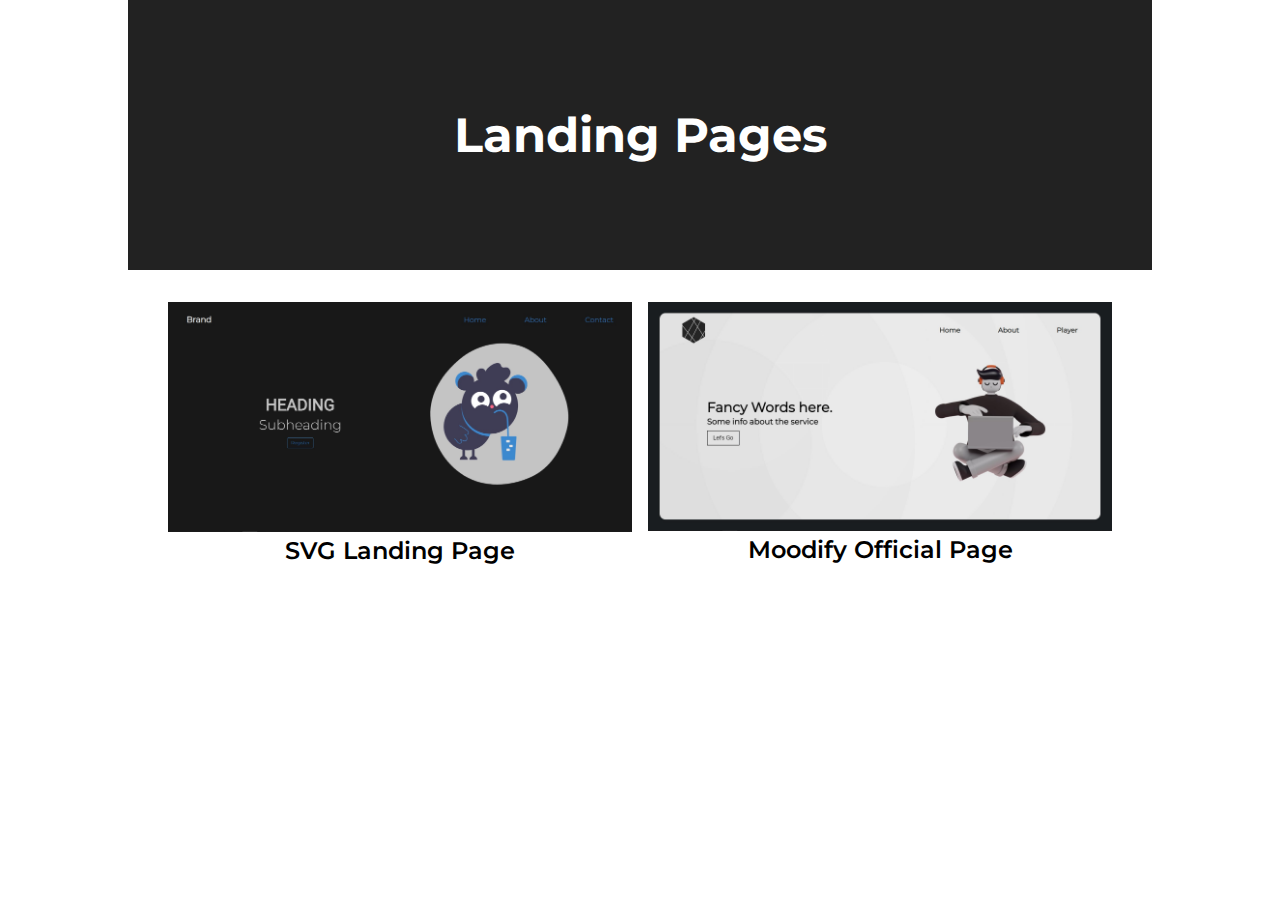
==== index/index.html @ 48dd15c6 "On Click" ====
<!DOCTYPE html>
<html lang="en">
<head>
    <meta charset="UTF-8">
    <meta http-equiv="X-UA-Compatible" content="IE=edge">
    <meta name="viewport" content="width=device-width, initial-scale=1.0">
    <link rel="preconnect" href="https://fonts.gstatic.com">
<link href="https://fonts.googleapis.com/css2?family=Montserrat:wght@300;400;600;700;800&display=swap" rel="stylesheet">
    <link rel="stylesheet" href="style.css">
    <title>Landing Page</title>
</head>
<body>
    <div class="container">
        <div class="nav">
            <h1>Landing Pages</h1>
        </div>
        <main>

            <div class="projects">
                <div onClick='window.open("https://svg-landing-page.netlify.app/","_blank")' class="project-card">
                    <img src="./svg.jpg" alt="svg">
                    <p>SVG Landing Page</p>
                </div>
                <div onClick='window.open("https://moodify-official.netlify.app/","_blank")' class="project-card">
                    
                    <img src="./moodify.jpg" alt="svg">
                    <p>Moodify Official Page</p>
                </div>
            </div>
            <!-- <div class="projects">
                <div onClick='window.open("https://moodify-official.netlify.app/","_blank")' class="project-card">
                    
                    <img src="./moodify.jpg" alt="svg">
                    <p>Moodify Official Page</p>
                </div>
                <div onClick='window.open("https://svg-landing-page.netlify.app/","_blank")' class="project-card">
                    <img src="./svg.jpg" alt="svg">
                    <p>SVG Landing Page</p>
                </div>
            </div> -->

        </main>
    </div>
</body>
</html>
---- index/style.css ----
* {
  margin: 0;
  padding: 0;
  -webkit-box-sizing: border-box;
          box-sizing: border-box;
}

body {
  font-family: "Montserrat", sans-serif;
  display: -webkit-box;
  display: -ms-flexbox;
  display: flex;
  -webkit-box-align: center;
      -ms-flex-align: center;
          align-items: center;
  -webkit-box-pack: center;
      -ms-flex-pack: center;
          justify-content: center;
}

.container {
  width: 80%;
}

.nav {
  background-color: #222222;
  color: white;
  text-align: center;
  height: 30vh;
  display: -webkit-box;
  display: -ms-flexbox;
  display: flex;
  -webkit-box-align: center;
      -ms-flex-align: center;
          align-items: center;
  -webkit-box-pack: center;
      -ms-flex-pack: center;
          justify-content: center;
}

.nav h1 {
  font-size: 3rem;
}

main {
  margin: 2rem 0;
}

.projects {
  display: -webkit-box;
  display: -ms-flexbox;
  display: flex;
  padding: 0 2rem;
  margin: 1rem 0;
}

.project-card {
  margin: 0rem 0.5rem;
  height: -webkit-max-content;
  height: -moz-max-content;
  height: max-content;
  text-align: center;
  overflow: hidden;
  cursor: pointer;
}

.project-card img {
  width: 100%;
  height: 90%;
  -o-object-fit: cover;
     object-fit: cover;
}

.project-card p {
  font-weight: 600;
  font-size: 1.5rem;
}

@media only screen and (max-width: 880px) {
  .container {
    width: 100%;
  }
  .nav h1 {
    font-size: 2.5rem;
  }
  main {
    margin: 0;
  }
  .projects {
    -webkit-box-orient: vertical;
    -webkit-box-direction: normal;
        -ms-flex-direction: column;
            flex-direction: column;
    margin: 0;
  }
  .project-card {
    margin: 1rem 0 0 0;
  }
  .project-card img {
    height: auto;
  }
  .project-card p {
    font-size: 1.2rem;
  }
}
/*# sourceMappingURL=style.css.map */
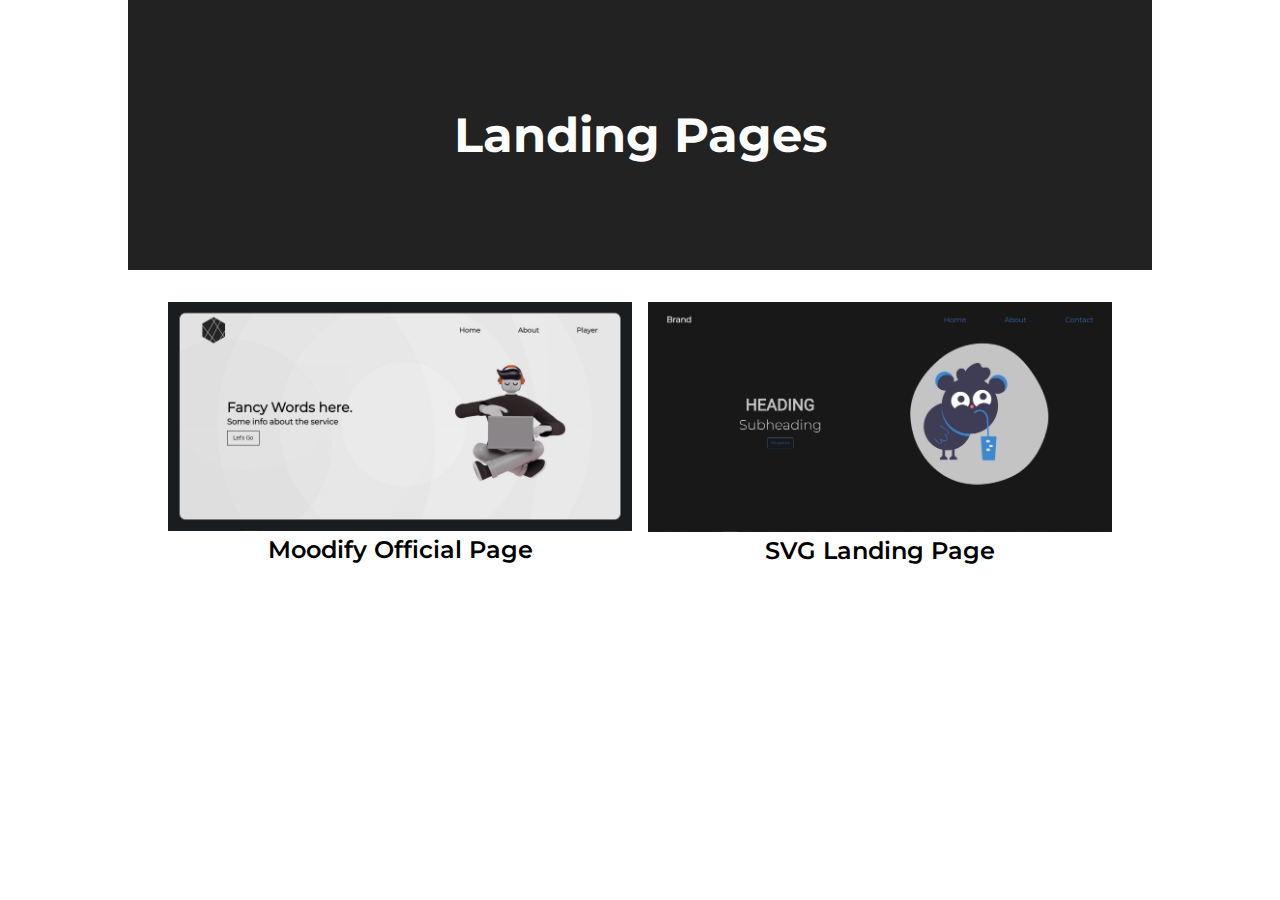
==== commit b6ef3b3a: "Blob Website Template" ====
--- a/index/index.html
+++ b/index/index.html
@@ -5,7 +5,7 @@
     <meta http-equiv="X-UA-Compatible" content="IE=edge">
     <meta name="viewport" content="width=device-width, initial-scale=1.0">
     <link rel="preconnect" href="https://fonts.gstatic.com">
-<link href="https://fonts.googleapis.com/css2?family=Montserrat:wght@300;400;600;700;800&display=swap" rel="stylesheet">
+    <link href="https://fonts.googleapis.com/css2?family=Montserrat:wght@300;400;600;700;800&display=swap" rel="stylesheet">
     <link rel="stylesheet" href="style.css">
     <title>Landing Page</title>
 </head>
@@ -17,14 +17,14 @@
         <main>
 
             <div class="projects">
-                <div onClick='window.open("https://svg-landing-page.netlify.app/","_blank")' class="project-card">
-                    <img src="./svg.jpg" alt="svg">
-                    <p>SVG Landing Page</p>
-                </div>
                 <div onClick='window.open("https://moodify-official.netlify.app/","_blank")' class="project-card">
                     
                     <img src="./moodify.jpg" alt="svg">
                     <p>Moodify Official Page</p>
+                </div>
+                <div onClick='window.open("https://svg-landing-page.netlify.app/","_blank")' class="project-card">
+                    <img src="./svg.jpg" alt="svg">
+                    <p>SVG Landing Page</p>
                 </div>
             </div>
             <!-- <div class="projects">
--- a/index/style.css
+++ b/index/style.css
@@ -69,6 +69,16 @@
   height: 90%;
   -o-object-fit: cover;
      object-fit: cover;
+  -webkit-transform: scale(1);
+          transform: scale(1);
+  -webkit-transition: all 0.2s ease;
+  transition: all 0.2s ease;
+}
+
+.project-card img:hover {
+  -webkit-transform: scale(0.98);
+          transform: scale(0.98);
+  border-radius: 20px;
 }
 
 .project-card p {
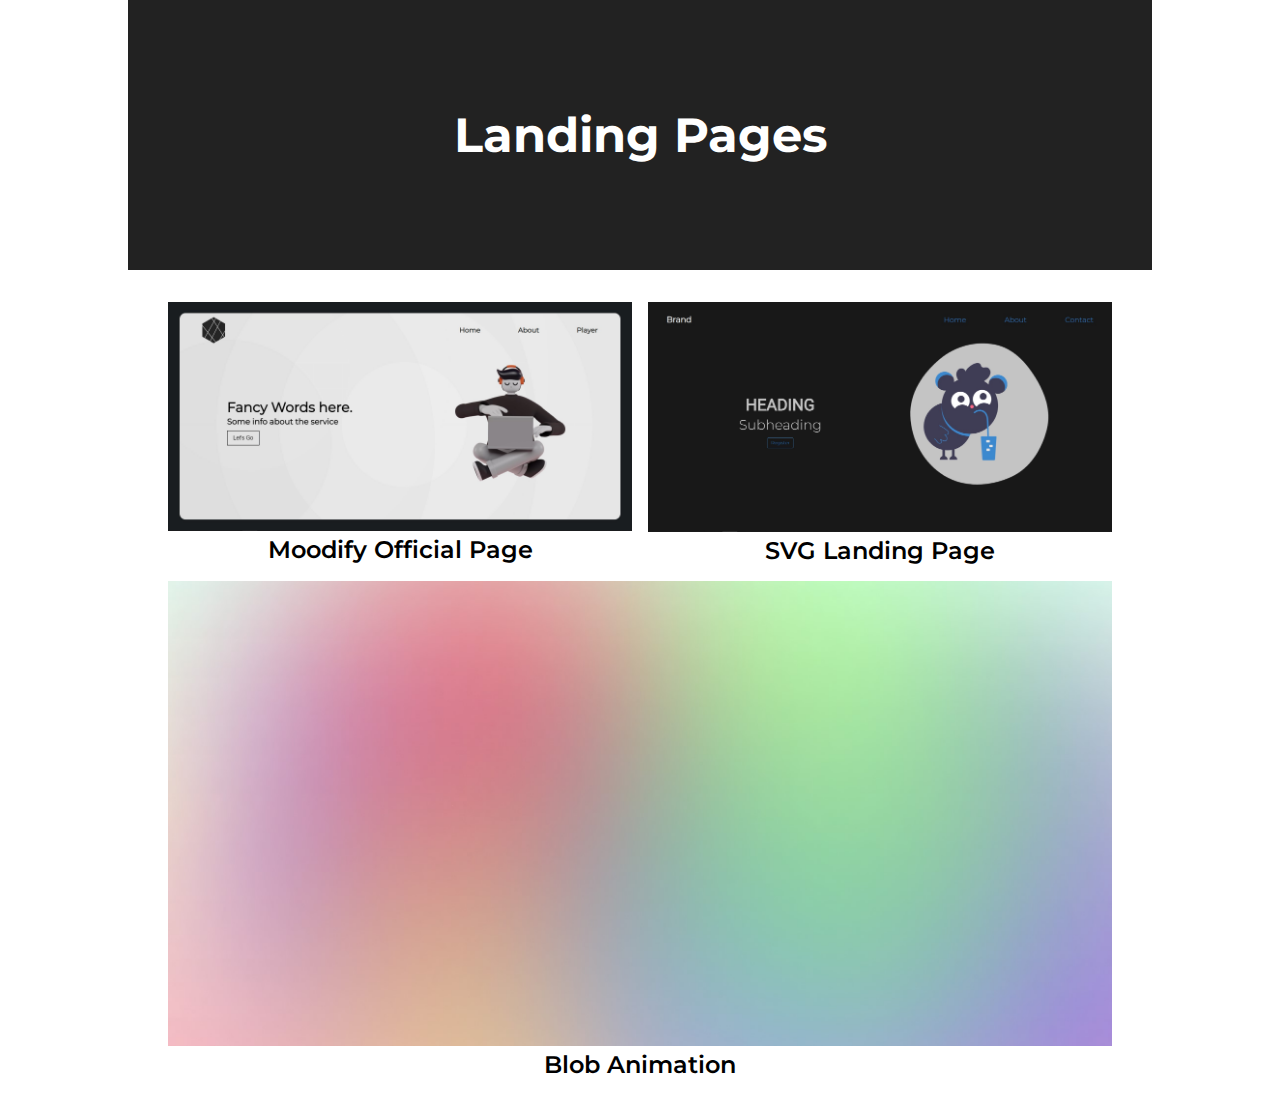
==== commit e1ac4af0: "Main Website Update" ====
--- a/index/index.html
+++ b/index/index.html
@@ -27,17 +27,14 @@
                     <p>SVG Landing Page</p>
                 </div>
             </div>
-            <!-- <div class="projects">
-                <div onClick='window.open("https://moodify-official.netlify.app/","_blank")' class="project-card">
+            <div class="projects">
+                <div onClick='window.open("https://blob-website.netlify.app/","_blank")' class="project-card">
                     
-                    <img src="./moodify.jpg" alt="svg">
-                    <p>Moodify Official Page</p>
+                    <img src="./blob.jpg" alt="svg">
+                    <p>Blob Animation</p>
                 </div>
-                <div onClick='window.open("https://svg-landing-page.netlify.app/","_blank")' class="project-card">
-                    <img src="./svg.jpg" alt="svg">
-                    <p>SVG Landing Page</p>
-                </div>
-            </div> -->
+                
+            </div>
 
         </main>
     </div>
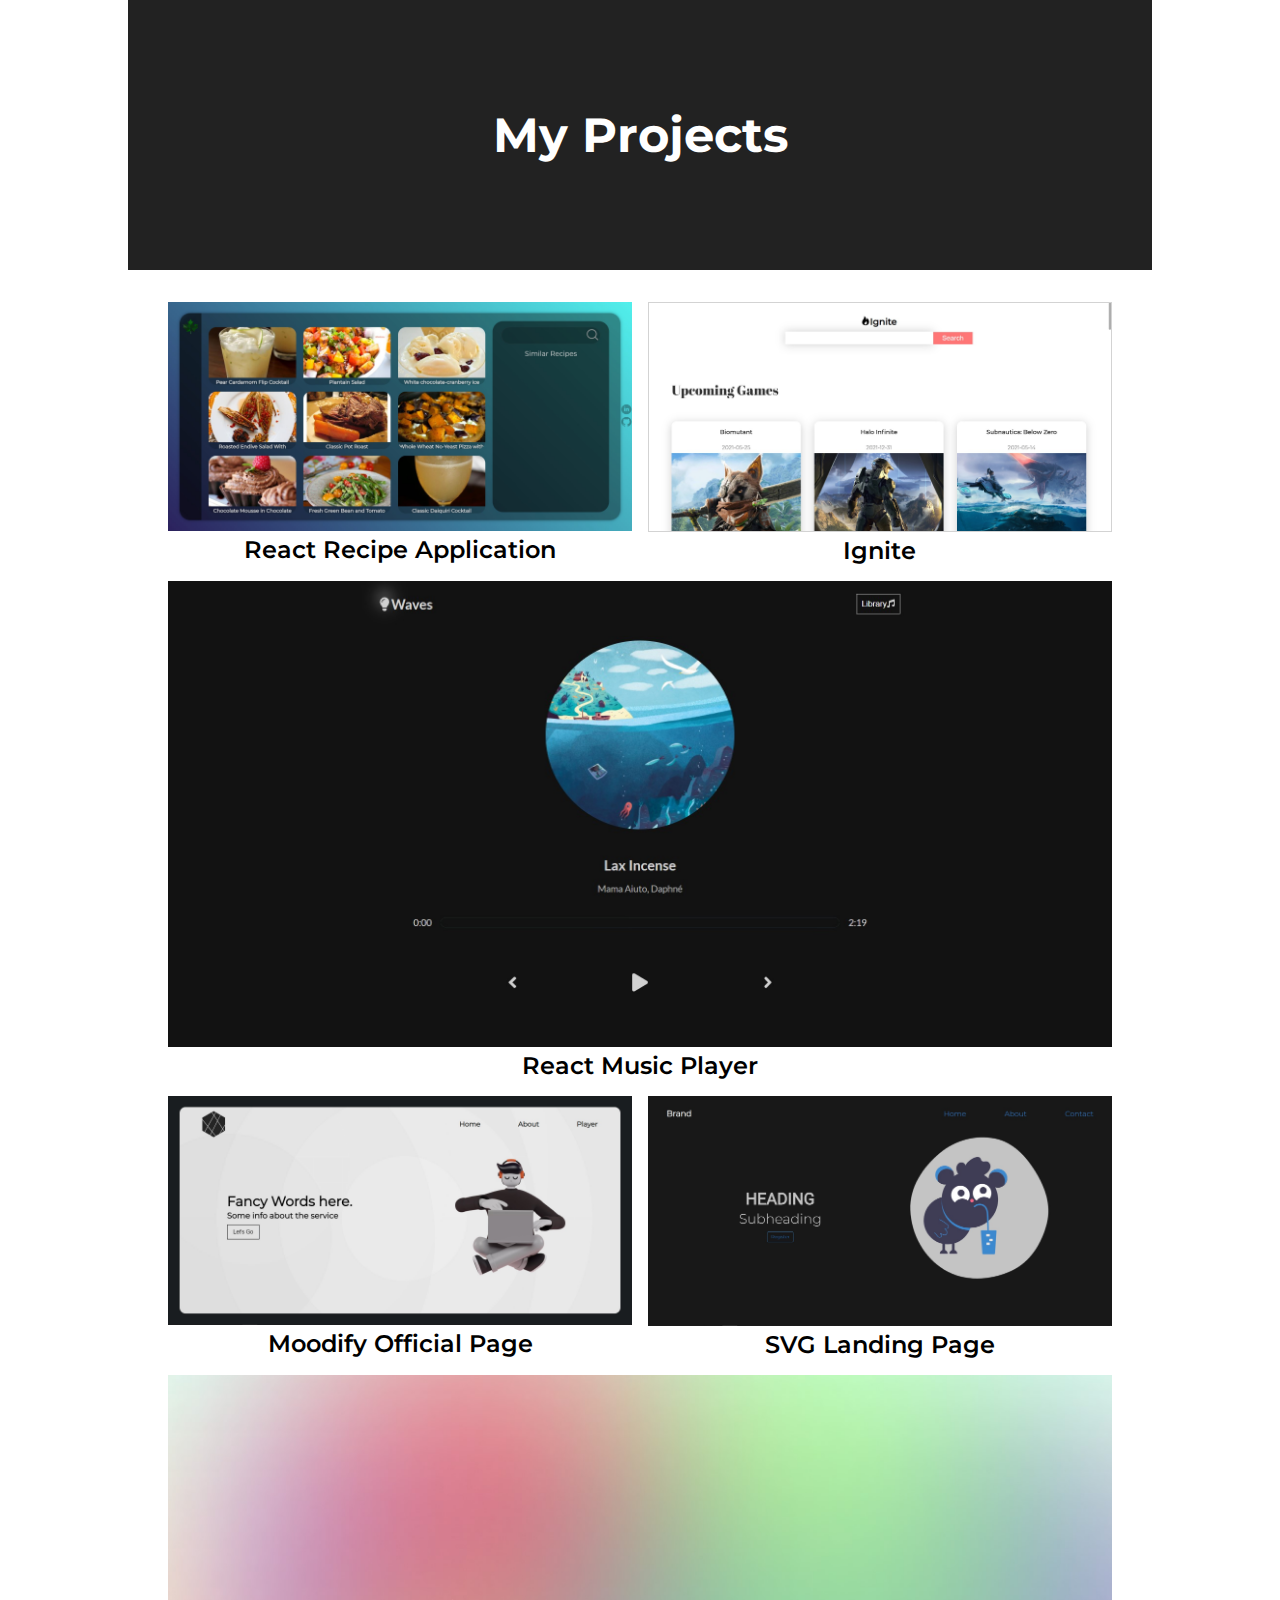
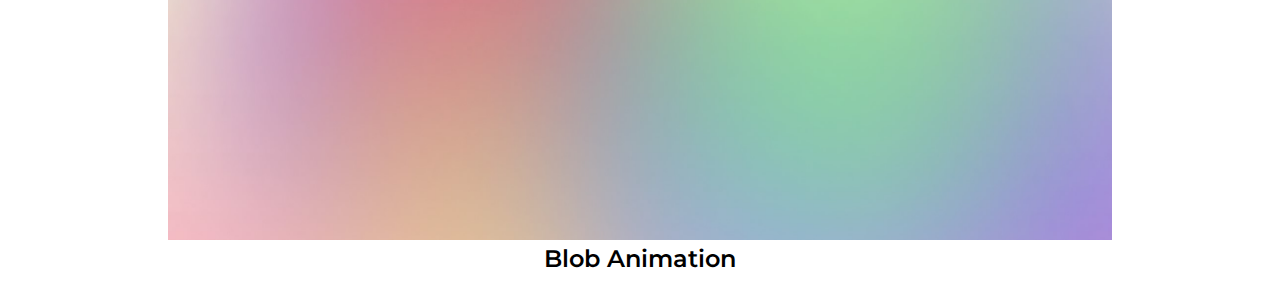
==== commit 2d949bec: "More Projects" ====
--- a/index/index.html
+++ b/index/index.html
@@ -7,15 +7,30 @@
     <link rel="preconnect" href="https://fonts.gstatic.com">
     <link href="https://fonts.googleapis.com/css2?family=Montserrat:wght@300;400;600;700;800&display=swap" rel="stylesheet">
     <link rel="stylesheet" href="style.css">
-    <title>Landing Page</title>
+    <title>Projects</title>
 </head>
 <body>
     <div class="container">
         <div class="nav">
-            <h1>Landing Pages</h1>
+            <h1>My Projects</h1>
         </div>
         <main>
-
+            <div class="projects">
+                <div onClick='window.open("https://react-cook.netlify.app/","_blank")' class="project-card">
+                    <img src="./recipe.jpg" alt="svg">
+                    <p>React Recipe Application</p>
+                </div>
+                <div onClick='window.open("https://react-game-info.netlify.app/","_blank")' class="project-card">
+                    <img style="border: 1px solid rgb(211, 211, 211);" src="./rawg.jpg" alt="svg">
+                    <p>Ignite</p>
+                </div>
+            </div>
+            <div class="projects">
+                <div onClick='window.open("https://react-play-music.netlify.app/","_blank")' class="project-card">
+                    <img src="./wave.jpg" alt="svg">
+                    <p>React Music Player</p>
+                </div>
+            </div>
             <div class="projects">
                 <div onClick='window.open("https://moodify-official.netlify.app/","_blank")' class="project-card">
                     
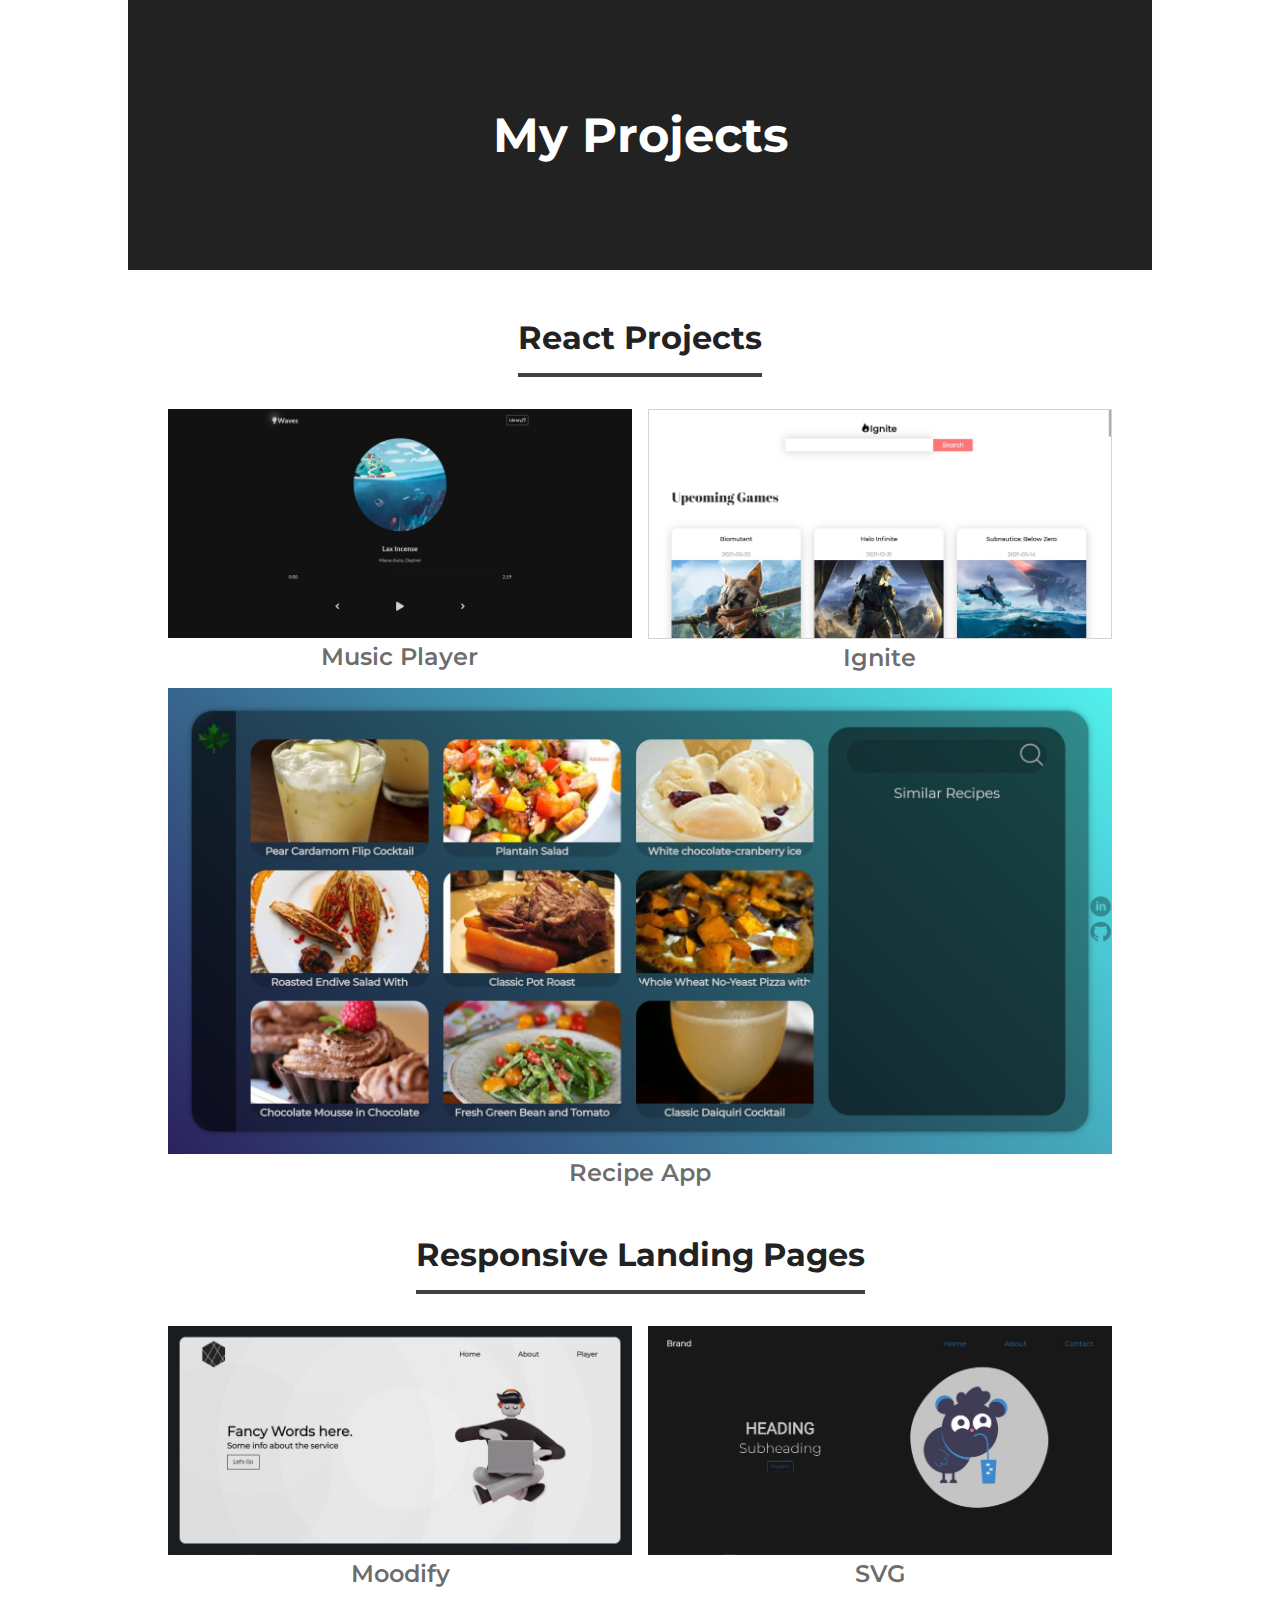
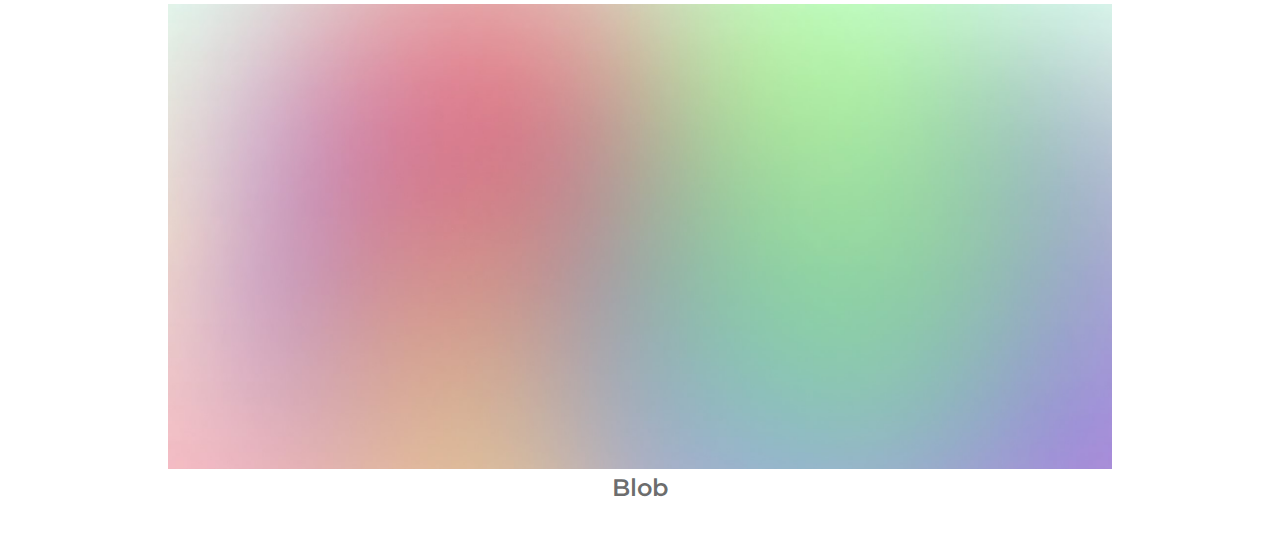
==== commit c9ef6b53: "Margin" ====
--- a/index/index.html
+++ b/index/index.html
@@ -15,10 +15,11 @@
             <h1>My Projects</h1>
         </div>
         <main>
+            <h1>React Projects</h1>
             <div class="projects">
-                <div onClick='window.open("https://react-cook.netlify.app/","_blank")' class="project-card">
-                    <img src="./recipe.jpg" alt="svg">
-                    <p>React Recipe Application</p>
+                <div onClick='window.open("https://react-play-music.netlify.app/","_blank")' class="project-card">
+                    <img src="./wave.jpg" alt="svg">
+                    <p>Music Player</p>
                 </div>
                 <div onClick='window.open("https://react-game-info.netlify.app/","_blank")' class="project-card">
                     <img style="border: 1px solid rgb(211, 211, 211);" src="./rawg.jpg" alt="svg">
@@ -26,27 +27,28 @@
                 </div>
             </div>
             <div class="projects">
-                <div onClick='window.open("https://react-play-music.netlify.app/","_blank")' class="project-card">
-                    <img src="./wave.jpg" alt="svg">
-                    <p>React Music Player</p>
+                <div onClick='window.open("https://react-cook.netlify.app/","_blank")' class="project-card">
+                    <img src="./recipe.jpg" alt="svg">
+                    <p>Recipe App</p>
                 </div>
             </div>
+           
+            <h1>Responsive Landing Pages</h1>
             <div class="projects">
                 <div onClick='window.open("https://moodify-official.netlify.app/","_blank")' class="project-card">
-                    
                     <img src="./moodify.jpg" alt="svg">
-                    <p>Moodify Official Page</p>
+                    <p>Moodify</p>
                 </div>
                 <div onClick='window.open("https://svg-landing-page.netlify.app/","_blank")' class="project-card">
                     <img src="./svg.jpg" alt="svg">
-                    <p>SVG Landing Page</p>
+                    <p>SVG</p>
                 </div>
             </div>
             <div class="projects">
                 <div onClick='window.open("https://blob-website.netlify.app/","_blank")' class="project-card">
                     
                     <img src="./blob.jpg" alt="svg">
-                    <p>Blob Animation</p>
+                    <p>Blob</p>
                 </div>
                 
             </div>
--- a/index/style.css
+++ b/index/style.css
@@ -46,6 +46,16 @@
   margin: 2rem 0;
 }
 
+main h1 {
+  color: #222222;
+  width: -webkit-fit-content;
+  width: -moz-fit-content;
+  width: fit-content;
+  padding-bottom: 1rem;
+  border-bottom: 4px solid #414141;
+  margin: 3rem auto 2rem auto;
+}
+
 .projects {
   display: -webkit-box;
   display: -ms-flexbox;
@@ -84,6 +94,7 @@
 .project-card p {
   font-weight: 600;
   font-size: 1.5rem;
+  color: rgba(34, 34, 34, 0.664);
 }
 
 @media only screen and (max-width: 880px) {
@@ -95,6 +106,10 @@
   }
   main {
     margin: 0;
+  }
+  main h1 {
+    font-size: 1.6rem;
+    margin: 3rem auto 1rem auto;
   }
   .projects {
     -webkit-box-orient: vertical;
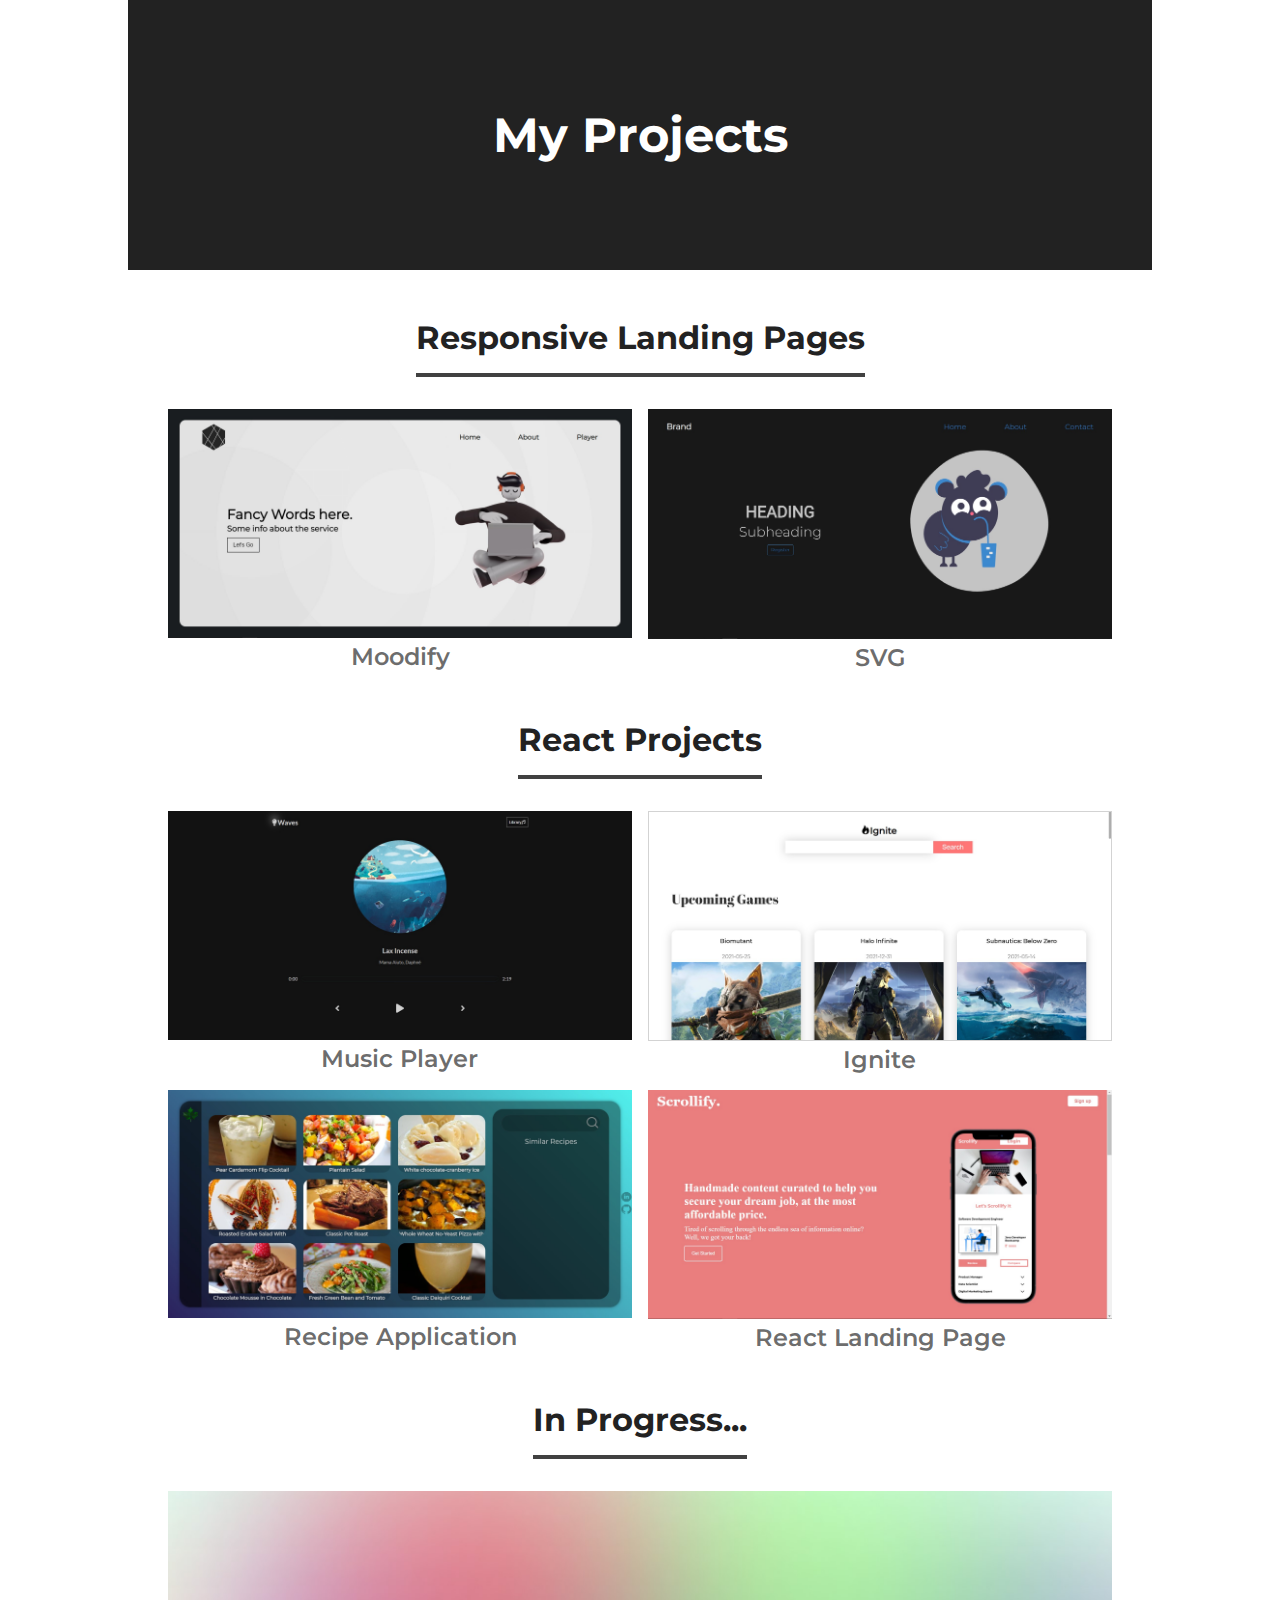
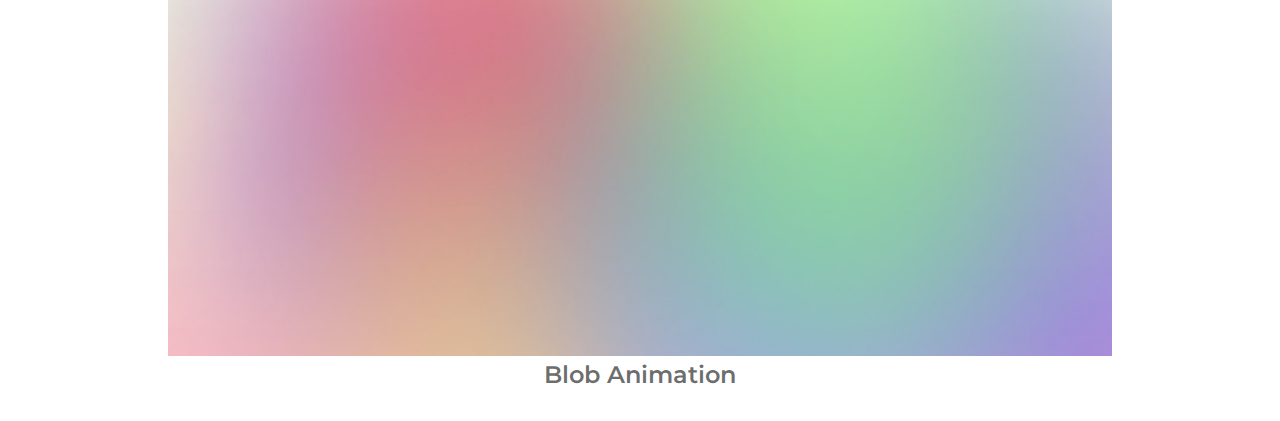
==== commit 1f9bed08: "More Projects" ====
--- a/index/index.html
+++ b/index/index.html
@@ -15,6 +15,19 @@
             <h1>My Projects</h1>
         </div>
         <main>
+            
+            <h1>Responsive Landing Pages</h1>
+            <div class="projects">
+                <div onClick='window.open("https://moodify-official.netlify.app/","_blank")' class="project-card">
+                    <img src="./moodify.jpg" alt="svg">
+                    <p>Moodify</p>
+                </div>
+                <div onClick='window.open("https://svg-landing-page.netlify.app/","_blank")' class="project-card">
+                    <img src="./svg.jpg" alt="svg">
+                    <p>SVG</p>
+                </div>
+            </div>
+
             <h1>React Projects</h1>
             <div class="projects">
                 <div onClick='window.open("https://react-play-music.netlify.app/","_blank")' class="project-card">
@@ -29,26 +42,19 @@
             <div class="projects">
                 <div onClick='window.open("https://react-cook.netlify.app/","_blank")' class="project-card">
                     <img src="./recipe.jpg" alt="svg">
-                    <p>Recipe App</p>
+                    <p>Recipe Application</p>
+                </div>
+                <div onClick='window.open("https://v-1-xmaj3.ondigitalocean.app/","_blank")' class="project-card">
+                    <img src="./scroll.jpg" alt="svg">
+                    <p>React Landing Page</p>
                 </div>
             </div>
            
-            <h1>Responsive Landing Pages</h1>
-            <div class="projects">
-                <div onClick='window.open("https://moodify-official.netlify.app/","_blank")' class="project-card">
-                    <img src="./moodify.jpg" alt="svg">
-                    <p>Moodify</p>
-                </div>
-                <div onClick='window.open("https://svg-landing-page.netlify.app/","_blank")' class="project-card">
-                    <img src="./svg.jpg" alt="svg">
-                    <p>SVG</p>
-                </div>
-            </div>
+            <h1>In Progress...</h1>
             <div class="projects">
                 <div onClick='window.open("https://blob-website.netlify.app/","_blank")' class="project-card">
-                    
                     <img src="./blob.jpg" alt="svg">
-                    <p>Blob</p>
+                    <p>Blob Animation</p>
                 </div>
                 
             </div>
--- a/index/style.css
+++ b/index/style.css
@@ -106,6 +106,7 @@
   }
   main {
     margin: 0;
+    margin-bottom: 2rem;
   }
   main h1 {
     font-size: 1.6rem;
@@ -123,6 +124,7 @@
   }
   .project-card img {
     height: auto;
+    border-radius: 10px;
   }
   .project-card p {
     font-size: 1.2rem;
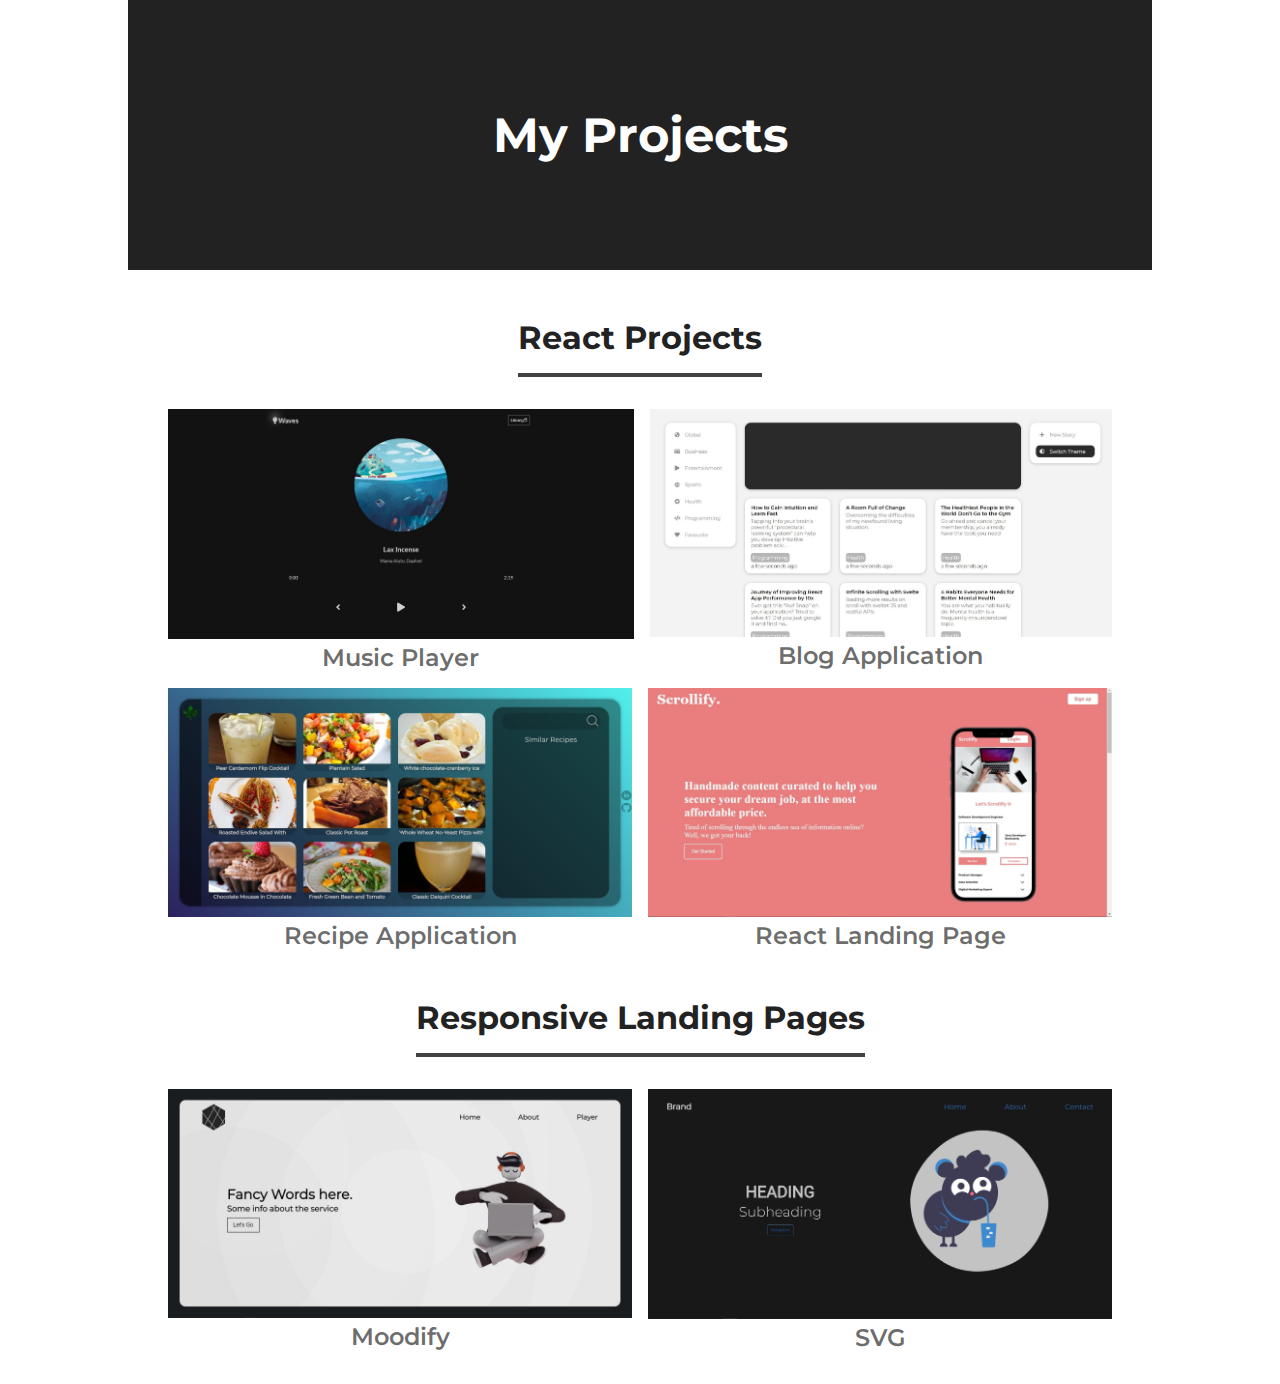
==== commit 4a121aa8: "Update" ====
--- a/index/index.html
+++ b/index/index.html
@@ -16,6 +16,32 @@
         </div>
         <main>
             
+            
+
+            <h1>React Projects</h1>
+            <div class="projects">
+                <div onClick='window.open("https://react-play-music.netlify.app/","_blank")' class="project-card">
+                    <img src="./wave.jpg" alt="svg">
+                    <p>Music Player</p>
+                </div>
+                <div onClick='window.open("https://react-medium.netlify.app/home/","_blank")' class="project-card">
+                    <img src="./medium.jpg" alt="svg">
+                    <p>Blog Application</p>
+                </div>
+              
+            </div>
+            <div class="projects">
+                <div onClick='window.open("https://react-cook.netlify.app/","_blank")' class="project-card">
+                    <img src="./recipe.jpg" alt="svg">
+                    <p>Recipe Application</p>
+                </div>
+                <div onClick='window.open("https://v-1-xmaj3.ondigitalocean.app/","_blank")' class="project-card">
+                    <img src="./scroll.jpg" alt="svg">
+                    <p>React Landing Page</p>
+                </div>
+            </div>
+          
+
             <h1>Responsive Landing Pages</h1>
             <div class="projects">
                 <div onClick='window.open("https://moodify-official.netlify.app/","_blank")' class="project-card">
@@ -27,37 +53,15 @@
                     <p>SVG</p>
                 </div>
             </div>
-
-            <h1>React Projects</h1>
-            <div class="projects">
-                <div onClick='window.open("https://react-play-music.netlify.app/","_blank")' class="project-card">
-                    <img src="./wave.jpg" alt="svg">
-                    <p>Music Player</p>
-                </div>
-                <div onClick='window.open("https://react-game-info.netlify.app/","_blank")' class="project-card">
-                    <img style="border: 1px solid rgb(211, 211, 211);" src="./rawg.jpg" alt="svg">
-                    <p>Ignite</p>
-                </div>
-            </div>
-            <div class="projects">
-                <div onClick='window.open("https://react-cook.netlify.app/","_blank")' class="project-card">
-                    <img src="./recipe.jpg" alt="svg">
-                    <p>Recipe Application</p>
-                </div>
-                <div onClick='window.open("https://v-1-xmaj3.ondigitalocean.app/","_blank")' class="project-card">
-                    <img src="./scroll.jpg" alt="svg">
-                    <p>React Landing Page</p>
-                </div>
-            </div>
            
-            <h1>In Progress...</h1>
+            <!-- <h1>In Progress...</h1>
             <div class="projects">
                 <div onClick='window.open("https://blob-website.netlify.app/","_blank")' class="project-card">
                     <img src="./blob.jpg" alt="svg">
                     <p>Blob Animation</p>
                 </div>
                 
-            </div>
+            </div> -->
 
         </main>
     </div>
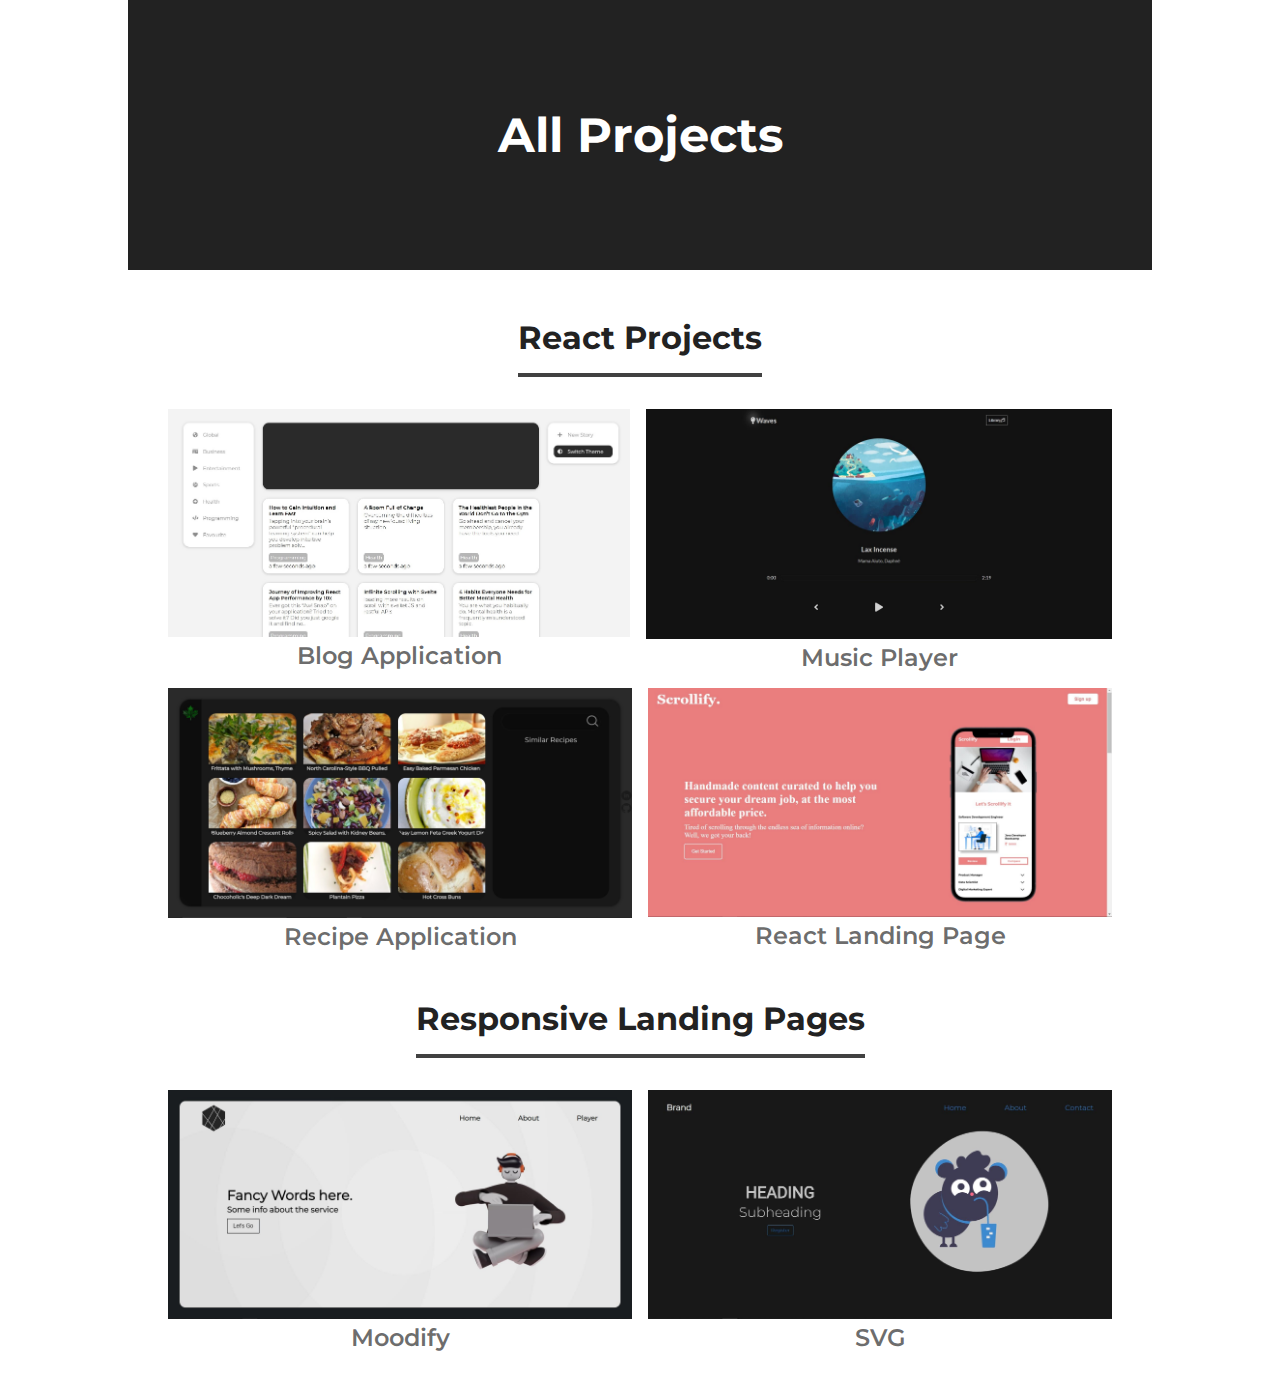
==== commit e83ac868: "Minor Changes" ====
--- a/index/index.html
+++ b/index/index.html
@@ -12,7 +12,7 @@
 <body>
     <div class="container">
         <div class="nav">
-            <h1>My Projects</h1>
+            <h1>All Projects</h1>
         </div>
         <main>
             
@@ -20,13 +20,13 @@
 
             <h1>React Projects</h1>
             <div class="projects">
+                <div onClick='window.open("https://react-medium.netlify.app/home/","_blank")' class="project-card">
+                    <img src="./medium.jpg" alt="svg">
+                    <p>Blog Application</p>
+                </div>
                 <div onClick='window.open("https://react-play-music.netlify.app/","_blank")' class="project-card">
                     <img src="./wave.jpg" alt="svg">
                     <p>Music Player</p>
-                </div>
-                <div onClick='window.open("https://react-medium.netlify.app/home/","_blank")' class="project-card">
-                    <img src="./medium.jpg" alt="svg">
-                    <p>Blog Application</p>
                 </div>
               
             </div>
